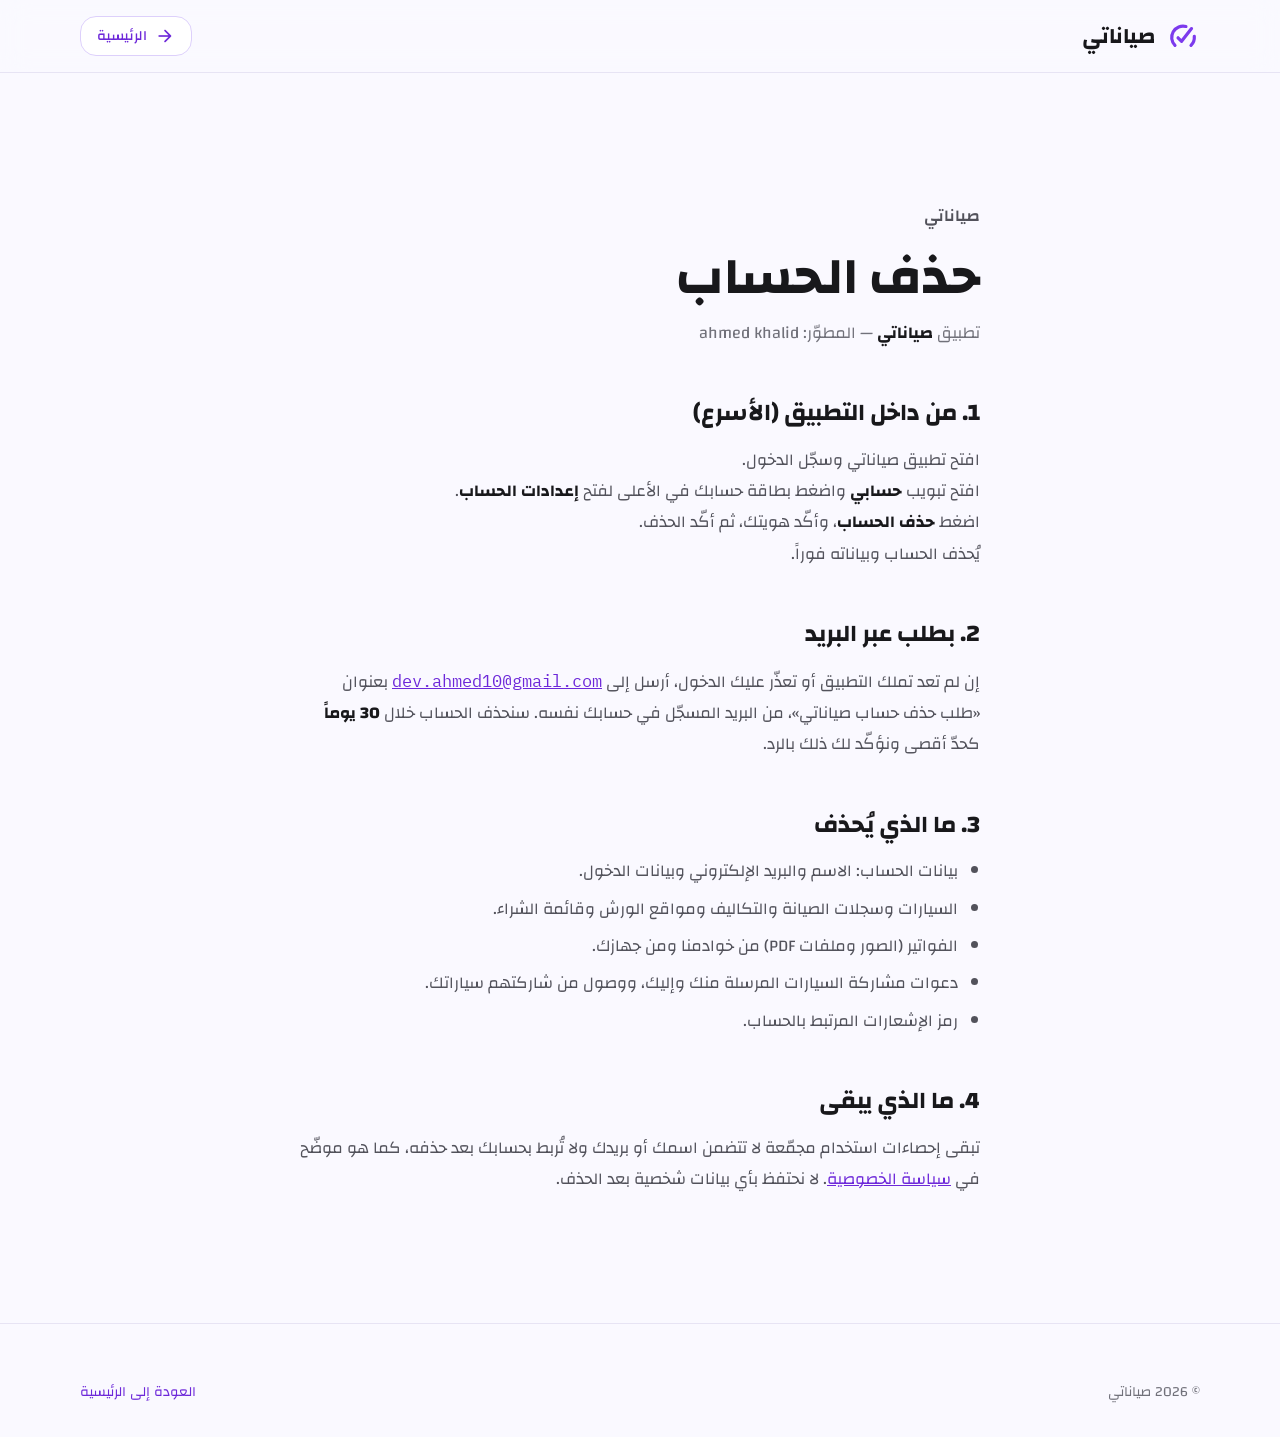
==== delete-account.html @ e5f9c58a "Siyanati website: landing, privacy policy, account deletion Co-Authored-By: Claude Opus 5.5 (1M cont" ====
<!doctype html>
<html lang="ar" dir="rtl">
<head>
  <meta charset="utf-8">
  <meta name="viewport" content="width=device-width, initial-scale=1, viewport-fit=cover">
  <title>حذف الحساب — صياناتي</title>
  <meta name="description" content="كيف تحذف حسابك في تطبيق صياناتي وكل بياناته، من داخل التطبيق أو بطلب عبر البريد.">
  <meta name="theme-color" content="#1e1b4b">
  <link rel="icon" href="assets/img/favicon.svg" type="image/svg+xml">
  <link rel="preconnect" href="https://fonts.googleapis.com">
  <link rel="preconnect" href="https://fonts.gstatic.com" crossorigin>
  <link rel="stylesheet" href="https://fonts.googleapis.com/css2?family=Changa:wght@400;500;600;700;800&family=IBM+Plex+Mono:wght@500&display=swap">
  <link rel="stylesheet" href="https://fonts.googleapis.com/css2?family=Material+Icons+Round&family=Material+Icons+Outlined&display=block">
  <link rel="stylesheet" href="assets/css/style.css">
  <script>
    try { var t = localStorage.getItem('sy-theme'); if (t === 'dark' || t === 'light') document.documentElement.dataset.theme = t; } catch (e) {}
  </script>
</head>
<body>
<a class="skip" href="#main">تخطَّ إلى المحتوى</a>

<header class="header is-scrolled">
  <div class="container header-row">
    <a class="logo" href="index.html" aria-label="صياناتي، الرئيسية">
      <svg viewBox="0 0 96 96" width="34" height="34" class="mark-brand" aria-hidden="true"><path class="mark" d="M25.4 74.6A32 32 0 0 1 56.3 21.1"/><path class="mark" d="M79.9 49.2A32 32 0 0 1 70.6 74.6"/><path class="mark" d="M34 53l10 10 28-36"/></svg>
      <span class="logo-word">صياناتي</span>
    </a>
    <div class="header-end" style="margin-inline-start: auto;">
      <button class="icon-btn" type="button" id="theme-toggle" aria-label="تبديل الوضع الفاتح والداكن">
        <span class="i i-o theme-light-icon" aria-hidden="true">dark_mode</span>
        <span class="i i-o theme-dark-icon" aria-hidden="true">light_mode</span>
      </button>
      <a class="btn btn-outline btn-sm" href="index.html"><span class="i i-r i-20" aria-hidden="true">arrow_forward</span>الرئيسية</a>
    </div>
  </div>
</header>

<main id="main" class="section">
  <article class="container doc">
    <p class="eyebrow" style="margin-bottom: 14px;">صياناتي</p>
    <h1 class="h2">حذف الحساب</h1>
    <p class="updated">تطبيق <strong>صياناتي</strong> — المطوّر: ahmed khalid</p>

    <h2>1. من داخل التطبيق (الأسرع)</h2>
    <ol>
      <li>افتح تطبيق صياناتي وسجّل الدخول.</li>
      <li>افتح تبويب <strong>حسابي</strong> واضغط بطاقة حسابك في الأعلى لفتح <strong>إعدادات الحساب</strong>.</li>
      <li>اضغط <strong>حذف الحساب</strong>، وأكّد هويتك، ثم أكّد الحذف.</li>
    </ol>
    <p>يُحذف الحساب وبياناته فوراً.</p>

    <h2>2. بطلب عبر البريد</h2>
    <p>إن لم تعد تملك التطبيق أو تعذّر عليك الدخول، أرسل إلى <a href="mailto:dev.ahmed10@gmail.com?subject=%D8%B7%D9%84%D8%A8%20%D8%AD%D8%B0%D9%81%20%D8%AD%D8%B3%D8%A7%D8%A8%20%D8%B5%D9%8A%D8%A7%D9%86%D8%A7%D8%AA%D9%8A"><span class="mono">dev.ahmed10@gmail.com</span></a> بعنوان «طلب حذف حساب صياناتي»، من البريد المسجّل في حسابك نفسه. سنحذف الحساب خلال <strong>30 يوماً</strong> كحدّ أقصى ونؤكّد لك ذلك بالرد.</p>

    <h2>3. ما الذي يُحذف</h2>
    <ul>
      <li>بيانات الحساب: الاسم والبريد الإلكتروني وبيانات الدخول.</li>
      <li>السيارات وسجلات الصيانة والتكاليف ومواقع الورش وقائمة الشراء.</li>
      <li>الفواتير (الصور وملفات PDF) من خوادمنا ومن جهازك.</li>
      <li>دعوات مشاركة السيارات المرسلة منك وإليك، ووصول من شاركتهم سياراتك.</li>
      <li>رمز الإشعارات المرتبط بالحساب.</li>
    </ul>

    <h2>4. ما الذي يبقى</h2>
    <p>تبقى إحصاءات استخدام مجمّعة لا تتضمن اسمك أو بريدك ولا تُربط بحسابك بعد حذفه، كما هو موضّح في <a href="privacy.html">سياسة الخصوصية</a>. لا نحتفظ بأي بيانات شخصية بعد الحذف.</p>
  </article>
</main>

<footer class="footer">
  <div class="container">
    <div class="footer-bottom" style="border-top: 0; padding-top: 0;">
      <span>© <span class="num">2026</span> صياناتي</span>
      <a href="index.html" style="color: var(--brand-ink); text-decoration: none;">العودة إلى الرئيسية</a>
    </div>
  </div>
</footer>

<script>
  (function () {
    var b = document.getElementById('theme-toggle');
    b.addEventListener('click', function () {
      var cur = document.documentElement.dataset.theme === 'dark' ? 'dark' : 'light';
      var next = cur === 'dark' ? 'light' : 'dark';
      document.documentElement.dataset.theme = next;
      try { localStorage.setItem('sy-theme', next); } catch (e) {}
    });
  })();
</script>
</body>
</html>
---- assets/css/style.css ----
/* صياناتي — موقع التطبيق.
   كل لون ومقاس من دليل الهوية: بنفسجي واحد للإجراء، كحلي للعدّاد، نعناعي فوق الكحلي فقط،
   وألوان الحالة الثلاثة محجوزة للحالة. الارتفاع بالحدود لا بالظلال. */

/* ---------- tokens: الفاتح هو الأساس، والداكن فقط حين يختاره الزائر من الزر ---------- */
:root {
  color-scheme: light;
  --bg: #faf9ff; --surface: #ffffff; --surface-sunken: #f6f4fd; --line: #e7e4f4; --track: #f4f4f5;
  --ink: #18181b; --ink-2: #52525b; --ink-muted: #71717a; --ink-faint: #b1b1b5;
  --brand: #7c3aed; --on-brand: #ffffff; --brand-ink: #6d28d9; --brand-soft: #f3eeff; --brand-line: #ddd0fb; --focus: #6d28d9;
  --midnight: #1e1b4b; --midnight-glow: #3b247f; --midnight-line: #3e2e76; --midnight-track: #594493;
  --on-midnight: #ffffff; --on-midnight-muted: #c8c2db; --midnight-overlay: #ffffff0d; --midnight-tile: #ffffff1f;
  --mint: #6ee7b7;
  --ok: #15803d; --ok-fill: #15803d; --ok-soft: #ecfdf3; --ok-line: #bbf7d0;
  --soon: #b45309; --soon-fill: #f59e0b; --soon-soft: #fff8eb; --soon-line: #fde68a; --on-soon-fill: #1c1304;
  --due: #b91c1c; --due-fill: #dc2626; --due-soft: #fef2f2; --due-line: #fecaca;
  --on-fill: #ffffff; --neutral-fill: #71717a; --neutral-fill-2: #8b8b92;
  --shadow-hero: 0 12px 28px #1e1b4b40; --shadow-fab: 0 4px 10px #18181b33;
  --header-bg: #faf9ffd9;

  --radius-sm: 10px; --radius-md: 12px; --radius-lg: 16px; --radius-xl: 24px; --radius-2xl: 32px; --radius-full: 9999px;
  --font-sans: "Changa", "Noto Kufi Arabic", "Geeza Pro", "Segoe UI", Tahoma, sans-serif;
  --font-mono: "IBM Plex Mono", ui-monospace, "SF Mono", Menlo, Consolas, monospace;
  --gutter: clamp(16px, 5vw, 40px);
  --section-y: clamp(72px, 10vw, 128px);
  --ease: cubic-bezier(.2, .7, .2, 1);
}
:root[data-theme="dark"] {
  color-scheme: dark;
  --bg: #0a0a0f; --surface: #141221; --surface-sunken: #0f0e19; --line: #2c2748; --track: #1f1d2e;
  --ink: #f4f4f5; --ink-2: #b4b0c4; --ink-muted: #8e8aa0; --ink-faint: #5c596b;
  --brand-ink: #a78bfa; --brand-soft: #221d3d; --brand-line: #3b3168; --focus: #a78bfa;
  --midnight-line: #43357a;
  --ok: #4ade80; --ok-soft: #122a1e; --ok-line: #1f5137;
  --soon: #fbbf24; --soon-soft: #2c2211; --soon-line: #5c4513;
  --due: #f87171; --due-soft: #2e1618; --due-line: #5f2327;
  --shadow-hero: 0 0 0 1px #43357a; --shadow-fab: 0 0 0 0 #0000;
  --header-bg: #0a0a0fd9;
}

/* ---------- base ---------- */
*, *::before, *::after { box-sizing: border-box; }
html { scroll-behavior: smooth; scroll-padding-top: 84px; -webkit-text-size-adjust: 100%; }
@media (prefers-reduced-motion: reduce) { html { scroll-behavior: auto; } }
body {
  margin: 0; background: var(--bg); color: var(--ink);
  font-family: var(--font-sans); font-size: 16px; line-height: 1.75;
  -webkit-font-smoothing: antialiased; text-rendering: optimizeLegibility;
  overflow-x: hidden;
}
h1, h2, h3, h4, p, ul, ol, figure, dl, dd { margin: 0; padding: 0; }
ul, ol { list-style: none; }
img, svg { display: block; max-width: 100%; }
a { color: inherit; }
button { font: inherit; color: inherit; }
:focus-visible { outline: 2px solid var(--focus); outline-offset: 3px; border-radius: 6px; }
.skip { position: absolute; inset-inline-start: 16px; top: -60px; z-index: 100; padding: 10px 16px; border-radius: var(--radius-md); background: var(--brand); color: var(--on-brand); text-decoration: none; font-weight: 600; }
.skip:focus { top: 12px; }
.sr-only { position: absolute; width: 1px; height: 1px; padding: 0; margin: -1px; overflow: hidden; clip: rect(0 0 0 0); white-space: nowrap; border: 0; }

.num { direction: ltr; unicode-bidi: isolate; font-feature-settings: "tnum" 1; }
.mono { font-family: var(--font-mono); direction: ltr; unicode-bidi: isolate; }
.container { width: 100%; max-width: 1200px; margin-inline: auto; padding-inline: var(--gutter); }

/* ---------- icons (Material Icons Round / Outlined, by ligature) ---------- */
.i { display: inline-block; flex: none; width: 1em; height: 1em; overflow: hidden; font-size: 24px; line-height: 1; font-weight: 400; font-style: normal; letter-spacing: normal; text-transform: none; white-space: nowrap; direction: ltr; font-feature-settings: "liga"; -webkit-font-smoothing: antialiased; user-select: none; }
.i-r { font-family: "Material Icons Round"; }
.i-o { font-family: "Material Icons Outlined"; }
.i-18 { font-size: 18px; } .i-20 { font-size: 20px; } .i-22 { font-size: 22px; } .i-28 { font-size: 28px; } .i-40 { font-size: 40px; }

/* ---------- logo ---------- */
.logo { display: inline-flex; align-items: center; gap: 10px; text-decoration: none; color: var(--ink); }
.logo svg { flex: none; }
.logo-word { font-weight: 700; font-size: 22px; line-height: 1; white-space: nowrap; }
.mark { fill: none; stroke-width: 9; stroke-linecap: round; stroke-linejoin: round; }
.mark-brand .mark { stroke: var(--brand); }
.mark-duo .mark-arc { stroke: var(--on-brand); }
.mark-duo .mark-check { stroke: var(--mint); }
.mark-tile { fill: var(--brand); }

/* ---------- type ---------- */
.eyebrow { display: inline-flex; align-items: center; gap: 10px; font-size: 15px; line-height: 1.4; font-weight: 600; color: var(--brand-ink); }
.eyebrow-num { font-family: var(--font-mono); font-size: 13px; font-weight: 500; letter-spacing: .08em; padding: 2px 8px; border-radius: var(--radius-full); background: var(--brand-soft); }
.on-night .eyebrow { color: var(--mint); }
.on-night .eyebrow-num { background: var(--midnight-tile); }
.h1 { font-size: clamp(40px, 6.4vw, 76px); line-height: 1.14; font-weight: 700; letter-spacing: -.005em; }
.h2 { font-size: clamp(30px, 4.4vw, 52px); line-height: 1.22; font-weight: 700; text-wrap: balance; }
.h3 { font-size: 20px; line-height: 1.45; font-weight: 700; }
.lead { font-size: clamp(17px, 1.6vw, 20px); line-height: 1.8; color: var(--ink-2); text-wrap: pretty; max-width: 680px; }
.on-night .lead { color: var(--on-midnight-muted); }
.text { font-size: 15.5px; line-height: 1.8; color: var(--ink-2); text-wrap: pretty; }
.cap { font-size: 13.5px; line-height: 1.6; color: var(--ink-muted); }

/* ---------- section scaffolding ---------- */
.section { padding-block: var(--section-y); }
.section-white { background: var(--surface); }
.section-night { background: var(--midnight); color: var(--on-midnight); background-image: radial-gradient(1100px 700px at 50% 60%, var(--midnight-glow) 0%, var(--midnight) 70%); }
.sec-head { display: grid; gap: 18px; max-width: 780px; margin-bottom: clamp(40px, 5vw, 64px); }
.sec-head-center { margin-inline: auto; text-align: center; justify-items: center; }
.sec-head-center .lead { margin-inline: auto; }

.card { background: var(--surface); border: 1px solid var(--line); border-radius: var(--radius-xl); }
.section-white .card { background: var(--bg); }
.tile { display: grid; place-items: center; flex: none; width: 48px; height: 48px; border-radius: var(--radius-lg); background: var(--brand-soft); color: var(--brand-ink); }

/* ---------- buttons ---------- */
.btn { display: inline-flex; align-items: center; justify-content: center; gap: 8px; min-height: 48px; padding: 0 20px; border-radius: var(--radius-lg); border: 1px solid transparent; background: none; font-size: 15px; font-weight: 500; line-height: 1.2; text-decoration: none; white-space: nowrap; cursor: pointer; transition: background-color .15s var(--ease), border-color .15s var(--ease), color .15s var(--ease), transform .15s var(--ease); }
.btn:active { transform: scale(.98); }
.btn-filled { background: var(--brand); color: var(--on-brand); }
.btn-filled:hover { background: #6d28d9; }
.btn-outline { background: var(--surface); border-color: var(--brand-line); color: var(--brand-ink); }
.btn-outline:hover { background: var(--brand-soft); }
.btn-sm { min-height: 40px; padding: 0 16px; font-size: 14px; }

/* store buttons: icon on the right of its text, two-line label */
.store { display: inline-flex; align-items: center; gap: 12px; min-height: 60px; padding: 8px 22px 8px 26px; border-radius: var(--radius-lg); border: 1px solid transparent; text-decoration: none; transition: background-color .15s var(--ease), border-color .15s var(--ease), transform .15s var(--ease); }
.store:active { transform: scale(.98); }
.store-label { display: grid; line-height: 1.25; text-align: start; }
.store-label small { font-size: 12.5px; font-weight: 400; opacity: .85; }
.store-label b { font-size: 18px; font-weight: 700; direction: ltr; unicode-bidi: isolate; text-align: right; }
.store-filled { background: var(--brand); color: var(--on-brand); }
.store-filled:hover { background: #6d28d9; }
.store-ghost { border-color: var(--midnight-track); color: var(--on-midnight); background: var(--midnight-overlay); }
.store-ghost:hover { background: var(--midnight-tile); }
.store-white { background: #ffffff; color: #4c1d95; }
.store-white:hover { background: #f3eeff; }
.store-line { border-color: #ffffff66; color: #ffffff; }
.store-line:hover { background: #ffffff1a; }
.stores { display: flex; flex-wrap: wrap; gap: 12px; }

/* ---------- status components (from the component library) ---------- */
.badge { display: inline-flex; align-items: center; gap: 4px; height: 30px; padding: 0 12px; border-radius: var(--radius-full); border: 1px solid; font-size: 12px; line-height: 18px; font-weight: 700; white-space: nowrap; }
.badge-ok { background: var(--ok-soft); border-color: var(--ok-line); color: var(--ok); }
.badge-soon { background: var(--soon-soft); border-color: var(--soon-line); color: var(--soon); }
.badge-due { background: var(--due-soft); border-color: var(--due-line); color: var(--due); }

.bar { display: block; height: 8px; border-radius: var(--radius-full); background: var(--track); overflow: hidden; }
.bar-fill { display: block; height: 100%; background: var(--ok-fill); border-radius: inherit; transition: width .6s var(--ease), background-color .25s var(--ease); }
.part-soon .bar-fill { background: var(--soon-fill); }
.part-due .bar-fill { background: var(--due-fill); }

.part { display: grid; gap: 12px; width: 100%; padding: 16px; border-radius: var(--radius-lg); border: 1px solid var(--line); background: var(--surface); text-align: start; }
.part-head { display: flex; align-items: center; gap: 12px; }
.part-tile { display: grid; place-items: center; flex: none; width: 44px; height: 44px; border-radius: var(--radius-md); background: var(--ok-soft); color: var(--ok); transition: background-color .25s var(--ease), color .25s var(--ease); }
.part-soon .part-tile { background: var(--soon-soft); color: var(--soon); }
.part-due .part-tile { background: var(--due-soft); color: var(--due); }
.part-names { flex: 1; min-width: 0; }
.part-name { font-size: 16px; line-height: 24px; font-weight: 700; }
.part-interval, .part-meta, .part-dates { font-size: 13px; line-height: 20px; color: var(--ink-2); }
.part-meta { display: flex; flex-wrap: wrap; align-items: center; gap: 4px 16px; }
.part-meta > span { display: inline-flex; align-items: center; gap: 4px; }
.part-remaining { color: var(--ok); font-weight: 500; }
.part-soon .part-remaining { color: var(--soon); }
.part-due .part-remaining { color: var(--due); }
.part .btn { width: 100%; pointer-events: none; }

/* notification (as it lands on the lock screen) */
.note { display: flex; gap: 12px; align-items: flex-start; padding: 14px; border-radius: 20px; border: 1px solid var(--line); background: var(--surface); color: var(--ink); text-align: start; }
.note-text { flex: 1; min-width: 0; display: grid; gap: 1px; }
.note-top { display: flex; justify-content: space-between; gap: 12px; font-size: 12.5px; color: var(--ink-muted); }
.note-title { font-size: 15px; line-height: 1.5; font-weight: 700; }
.note-body { font-size: 13.5px; line-height: 1.5; color: var(--ink-2); }

/* ---------- header ---------- */
.header { position: sticky; top: 0; z-index: 50; background: var(--header-bg); -webkit-backdrop-filter: saturate(1.4) blur(14px); backdrop-filter: saturate(1.4) blur(14px); border-bottom: 1px solid transparent; transition: border-color .25s var(--ease); }
.header.is-scrolled { border-bottom-color: var(--line); }
.header-row { display: flex; align-items: center; gap: 24px; height: 72px; }
.nav { display: flex; align-items: center; gap: 4px; margin-inline-start: auto; }
.nav a { padding: 8px 12px; border-radius: var(--radius-sm); font-size: 15px; font-weight: 500; color: var(--ink-2); text-decoration: none; transition: color .15s var(--ease), background-color .15s var(--ease); }
.nav a:hover { color: var(--ink); background: var(--surface-sunken); }
.nav a[aria-current="true"] { color: var(--brand-ink); background: var(--brand-soft); }
.header-end { display: flex; align-items: center; gap: 8px; }
.icon-btn { display: grid; place-items: center; width: 44px; height: 44px; border: 0; border-radius: var(--radius-full); background: none; color: var(--ink); cursor: pointer; transition: background-color .15s var(--ease); }
.icon-btn:hover { background: var(--surface-sunken); }
.theme-dark-icon { display: none; }
:root[data-theme="dark"] .theme-dark-icon { display: inline-block; }
:root[data-theme="dark"] .theme-light-icon { display: none; }
.menu-btn { display: none; }
.mobile-nav { border-top: 1px solid var(--line); padding: 12px var(--gutter) 20px; background: var(--bg); max-height: calc(100dvh - 72px); overflow-y: auto; }
.mobile-nav ol { display: grid; grid-template-columns: repeat(2, minmax(0, 1fr)); gap: 4px; }
.mobile-nav a { display: flex; align-items: center; gap: 10px; min-height: 48px; padding: 0 12px; border-radius: var(--radius-md); text-decoration: none; font-weight: 500; }
.mobile-nav a:hover { background: var(--surface-sunken); }
.mobile-nav .mono { font-size: 12px; color: var(--brand-ink); }
.mobile-nav .btn { width: 100%; margin-top: 12px; }

@media (max-width: 1080px) {
  .nav { display: none; }
  .menu-btn { display: grid; }
  .header-end { margin-inline-start: auto; }
}
@media (max-width: 520px) {
  .header-cta { display: none; }
}

/* ---------- 01 hero ---------- */
.hero { position: relative; overflow: hidden; background: var(--midnight); color: var(--on-midnight); background-image: radial-gradient(900px 760px at 18% 58%, var(--midnight-glow) 0%, var(--midnight) 72%); }
.hero-bg { position: absolute; left: -220px; top: 40px; width: 860px; height: 860px; pointer-events: none; opacity: .9; }
.hero-bg .a { stroke: var(--midnight-track); opacity: .38; }
.hero-bg .c { stroke: var(--mint); opacity: .12; }
.hero-grid { position: relative; display: grid; grid-template-columns: minmax(0, 1.08fr) minmax(0, .92fr); align-items: center; gap: 48px; padding-block: clamp(56px, 8vw, 104px) clamp(64px, 8vw, 112px); }
.hero-copy { display: grid; gap: 28px; justify-items: start; }
.hero-pill { display: inline-flex; align-items: center; gap: 8px; height: 36px; padding: 0 16px 0 14px; border-radius: var(--radius-full); border: 1px solid var(--midnight-track); background: var(--midnight-overlay); font-size: 14px; font-weight: 500; color: var(--on-midnight-muted); }
.hero-pill .dot { width: 8px; height: 8px; border-radius: 50%; background: var(--mint); }
.hero .h1 span { color: var(--mint); }
.hero-points { display: flex; flex-wrap: wrap; gap: 8px 20px; padding-top: 8px; font-size: 14.5px; color: var(--on-midnight-muted); }
.hero-points li { display: inline-flex; align-items: center; gap: 6px; }
.hero-points .i { color: var(--mint); }

.hero-visual { position: relative; display: grid; place-items: center; min-height: 600px; }
.phone { position: relative; width: 100%; max-width: 290px; aspect-ratio: 600 / 1304; border-radius: 46px; overflow: hidden; background: #000; box-shadow: 0 0 0 10px var(--midnight-tile), 0 40px 80px -20px #0a081f99; }
.phone img { width: 100%; height: 100%; object-fit: cover; }
.hero .phone { max-width: 300px; }
.float { position: absolute; z-index: 2; }
.float-note { top: 64px; inset-inline-end: -8px; width: 300px; box-shadow: 0 18px 40px -12px #0a081f80; }
.float-badge { bottom: 92px; inset-inline-start: -4px; display: flex; align-items: center; gap: 12px; padding: 12px 16px 12px 18px; border-radius: 20px; background: var(--surface); color: var(--ink); border: 1px solid var(--line); box-shadow: 0 18px 40px -12px #0a081f80; }
.float-badge .part-tile { width: 40px; height: 40px; }
.float-badge b { display: block; font-size: 15px; line-height: 1.4; }
.float-badge span { font-size: 13px; color: var(--ink-2); }
.float-badge-soon .part-tile { background: var(--soon-soft); color: var(--soon); }

/* ---------- 02 about ---------- */
.about-grid { display: grid; grid-template-columns: minmax(0, 1fr) minmax(0, 1fr); gap: 24px; align-items: stretch; }
.promise { position: relative; overflow: hidden; display: grid; align-content: space-between; gap: 40px; padding: clamp(28px, 4vw, 48px); border-radius: var(--radius-2xl); background: var(--brand); color: var(--on-brand); min-height: 380px; }
.promise-mark { position: absolute; left: -36px; top: -44px; width: 240px; height: 240px; opacity: .2; }
.promise-mark .mark-arc { stroke: var(--on-brand); }
.promise-mark .mark-check { stroke: var(--mint); }
.promise q { display: block; font-size: clamp(34px, 4.6vw, 56px); line-height: 1.2; font-weight: 700; quotes: none; }
.promise p { position: relative; font-size: 17px; line-height: 1.8; max-width: 440px; opacity: .92; }
.about-side { display: grid; gap: 24px; }
.persona { display: grid; gap: 12px; padding: clamp(24px, 3vw, 32px); }
.persona blockquote { margin: 0; font-size: 20px; line-height: 1.7; font-weight: 600; color: var(--ink); }
.persona .cap { color: var(--ink-muted); }
.audience { display: grid; gap: 0; padding: 8px clamp(20px, 3vw, 28px); }
.audience li { display: grid; grid-template-columns: 48px minmax(0, 1fr); gap: 16px; align-items: center; padding: 18px 0; border-top: 1px solid var(--line); }
.audience li:first-child { border-top: 0; }
.audience b { display: block; font-size: 16px; line-height: 1.5; }
.audience span.text { font-size: 14.5px; }

.principles { display: grid; grid-template-columns: repeat(4, minmax(0, 1fr)); gap: 20px; margin-top: 24px; }
.principle { display: grid; gap: 12px; align-content: start; padding: 26px; }
.principle .h3 { font-size: 18px; }

/* ---------- 03 features ---------- */
.bento { display: grid; grid-template-columns: repeat(3, minmax(0, 1fr)); gap: 20px; }
.feature { display: grid; gap: 14px; align-content: start; padding: 28px; transition: border-color .25s var(--ease), transform .25s var(--ease); }
.feature:hover { border-color: var(--brand-line); }
.feature p { font-size: 15px; line-height: 1.8; color: var(--ink-2); text-wrap: pretty; }
.feature-lead { grid-column: span 2; grid-row: span 2; display: grid; grid-template-columns: minmax(0, 1fr) minmax(0, 1fr); gap: 32px; align-items: center; padding: clamp(24px, 3.5vw, 40px); background: var(--surface); }
.section-white .feature-lead { background: var(--bg); }
.feature-lead .h3 { font-size: clamp(22px, 2.4vw, 28px); line-height: 1.35; }
.feature-lead-copy { display: grid; gap: 16px; align-content: start; }
.status-row { display: flex; flex-wrap: wrap; gap: 8px; padding-top: 4px; }
.status-row .badge .i { font-size: 14px; }
.stack { display: grid; gap: 12px; }
.extras { display: grid; grid-template-columns: repeat(4, minmax(0, 1fr)); gap: 20px; margin-top: 20px; }
.extra { display: flex; align-items: center; gap: 14px; padding: 18px 20px; border-radius: var(--radius-lg); border: 1px dashed var(--brand-line); background: transparent; }
.extra b { display: block; font-size: 15px; line-height: 1.45; }
.extra span { font-size: 13px; color: var(--ink-muted); line-height: 1.5; }
.extra .i { color: var(--brand-ink); }

/* ---------- 04 how it works ---------- */
.steps { display: grid; grid-template-columns: repeat(4, minmax(0, 1fr)); gap: 20px; counter-reset: step; }
.step { position: relative; display: grid; gap: 14px; align-content: start; padding: 28px 24px; }
.step-num { position: absolute; top: 22px; inset-inline-end: 24px; font-family: var(--font-mono); font-size: 13px; color: var(--brand-ink); }
.step p { font-size: 15px; line-height: 1.75; color: var(--ink-2); }

.rules { display: grid; grid-template-columns: minmax(0, 1fr) minmax(0, 1fr); gap: 20px; margin-top: 20px; }
.rule { display: grid; gap: 6px; padding: 24px 28px; border-radius: var(--radius-xl); background: var(--brand-soft); }
.rule .cap { color: var(--brand-ink); font-weight: 600; }
.rule p:last-child { font-size: clamp(18px, 2vw, 22px); line-height: 1.5; font-weight: 700; }

.timeline { margin-top: 20px; padding: clamp(24px, 3.5vw, 40px); }
.timeline-head { display: flex; flex-wrap: wrap; align-items: baseline; justify-content: space-between; gap: 8px 24px; margin-bottom: 24px; }
.tl { display: grid; gap: 12px; }
.tl-row { display: flex; gap: 4px; }
.tl-row > * { min-width: 0; }
.tl-ok { flex: 1 1 0; } .tl-soon { flex: 0 0 22%; } .tl-due { flex: 0 0 18%; }
.tl-label { font-size: 14.5px; font-weight: 700; white-space: nowrap; overflow: hidden; text-overflow: ellipsis; }
.tl-bars { height: 20px; border-radius: var(--radius-full); overflow: hidden; }
.tl-bars span { display: block; height: 100%; }
.tl-mark { display: grid; gap: 0; padding-inline-start: 12px; border-inline-start: 2px solid var(--ink); }
.tl-mark b { justify-self: start; font-size: clamp(16px, 2vw, 22px); line-height: 1.3; }
.tl-mark span { font-size: 13px; color: var(--ink-muted); white-space: nowrap; }

.presets { margin-top: 20px; overflow: hidden; }
.presets-head { display: flex; flex-wrap: wrap; align-items: baseline; justify-content: space-between; gap: 6px 16px; padding: 22px 28px; border-bottom: 1px solid var(--line); }
.presets ul { display: grid; grid-template-columns: repeat(3, minmax(0, 1fr)); }
.presets li { display: flex; align-items: center; justify-content: space-between; gap: 12px; padding: 18px 28px; border-bottom: 1px solid var(--line); border-inline-start: 1px solid var(--line); }
.presets li:nth-child(3n+1) { border-inline-start: 0; }
.presets li:nth-last-child(-n+3) { border-bottom: 0; }
.presets b { font-size: 16px; }
.presets span { font-size: 15px; color: var(--ink-2); white-space: nowrap; }

/* try-it calculator */
.calc { display: grid; grid-template-columns: minmax(0, 1.1fr) minmax(0, 1fr); gap: clamp(24px, 4vw, 48px); align-items: center; margin-top: 20px; padding: clamp(24px, 3.5vw, 40px); }
.calc-controls { display: grid; gap: 22px; }
.calc-controls .h3 { font-size: clamp(22px, 2.4vw, 28px); }
.field-label { display: block; margin-bottom: 8px; font-size: 14px; font-weight: 500; color: var(--ink-2); }
.chips { display: flex; flex-wrap: wrap; gap: 8px; }
.chip { display: inline-flex; align-items: center; height: 40px; padding: 0 16px; border-radius: var(--radius-full); border: 1px solid var(--line); background: var(--surface-sunken); color: var(--ink); font-size: 14.5px; cursor: pointer; white-space: nowrap; transition: background-color .15s var(--ease), border-color .15s var(--ease), color .15s var(--ease); }
.chip:hover { border-color: var(--brand-line); }
.chip[aria-checked="true"] { background: var(--brand-soft); border-color: var(--brand-line); color: var(--brand-ink); font-weight: 700; }
.field-box { display: flex; align-items: center; gap: 8px; height: 48px; padding: 0 16px; border-radius: var(--radius-md); border: 1px solid var(--line); background: var(--surface-sunken); color: var(--ink-muted); transition: border-color .15s var(--ease), box-shadow .15s var(--ease); }
.field-box:focus-within { border-color: var(--focus); box-shadow: 0 0 0 1px var(--focus); }
.field-box input { flex: 1; min-width: 0; height: 100%; padding: 0; border: 0; outline: 0; background: none; font: inherit; font-size: 16px; color: var(--ink); text-align: right; direction: ltr; font-feature-settings: "tnum" 1; }
.field-box input::-webkit-inner-spin-button { opacity: .4; }
.field-box .unit { color: var(--ink-2); font-size: 15px; }
.range-head { display: flex; align-items: baseline; justify-content: space-between; gap: 12px; margin-bottom: 8px; }
.range-head .field-label { margin: 0; }
.range-head output { font-size: 20px; font-weight: 700; }
.range { width: 100%; height: 28px; margin: 0; accent-color: var(--brand); cursor: pointer; }
.range-scale { display: flex; justify-content: space-between; font-size: 12.5px; color: var(--ink-muted); }
.calc-result { display: grid; gap: 14px; }
.calc-say { min-height: 3.4em; padding: 14px 18px; border-radius: var(--radius-lg); background: var(--surface-sunken); font-size: 15px; line-height: 1.7; color: var(--ink-2); }
.calc-say b { color: var(--ink); }

/* ---------- 05 screens ---------- */
.screens { display: flex; gap: clamp(20px, 3vw, 36px); justify-content: center; align-items: flex-start; }
.screens figure { display: grid; justify-items: center; gap: 18px; flex: 0 1 220px; min-width: 0; }
.screens figure:nth-child(even) { margin-top: 56px; }
.screens .phone { max-width: 220px; border-radius: 36px; box-shadow: 0 0 0 8px var(--midnight-tile), 0 30px 60px -20px #0a081f99; }
.screens figcaption { display: grid; gap: 2px; text-align: center; }
.screens figcaption b { font-size: 17px; }
.screens figcaption span { font-size: 13.5px; color: var(--on-midnight-muted); }
.screens-note { display: flex; flex-wrap: wrap; justify-content: center; gap: 10px; margin-top: clamp(40px, 5vw, 64px); }
.pill { display: inline-flex; align-items: center; gap: 8px; height: 40px; padding: 0 18px; border-radius: var(--radius-full); border: 1px solid var(--midnight-track); color: var(--on-midnight); font-size: 14.5px; font-weight: 500; }
.pill .i { color: var(--mint); }

/* ---------- 06 why ---------- */
.compare { overflow: hidden; }
.compare-head, .compare-row { display: grid; grid-template-columns: minmax(0, 1fr) minmax(0, 1.15fr); }
.compare-head > div { display: flex; align-items: center; gap: 10px; padding: 20px 28px; font-size: 17px; font-weight: 700; }
.compare-head > div:first-child { color: var(--ink-muted); }
.compare-head > div:last-child { background: var(--brand-soft); color: var(--brand-ink); }
.compare-row > div { display: flex; align-items: flex-start; gap: 12px; padding: 18px 28px; border-top: 1px solid var(--line); font-size: 15.5px; line-height: 1.7; }
.compare-row > div:first-child { color: var(--ink-muted); }
.compare-row > div:last-child { background: color-mix(in srgb, var(--brand-soft) 45%, transparent); color: var(--ink); font-weight: 500; }
.compare-row .i { margin-top: 3px; }
.compare-row > div:first-child .i { color: var(--ink-faint); }
.compare-row > div:last-child .i { color: var(--brand-ink); }
.values { display: grid; grid-template-columns: repeat(4, minmax(0, 1fr)); gap: 20px; margin-top: 20px; }
.value { display: grid; gap: 10px; align-content: start; padding: 26px; }
.value .h3 { font-size: 17px; }
.value p { font-size: 14.5px; line-height: 1.75; color: var(--ink-2); }

/* ---------- 07 download ---------- */
.download { position: relative; overflow: hidden; display: grid; grid-template-columns: auto minmax(0, 1fr) auto; align-items: center; gap: clamp(24px, 4vw, 48px); padding: clamp(32px, 5vw, 64px); border-radius: var(--radius-2xl); background: var(--brand); color: var(--on-brand); }
.download-icon { display: grid; place-items: center; width: 132px; height: 132px; border-radius: 30px; background: var(--brand); box-shadow: 0 0 0 1px #ffffff40, 0 18px 40px #2e106566; }
.download-copy { display: grid; gap: 10px; }
.download-copy p { font-size: 18px; line-height: 1.75; opacity: .92; max-width: 480px; }
.download .stores { flex-direction: column; }
.download .store { min-width: 230px; }

/* ---------- 08 developer ---------- */
.dev { display: grid; grid-template-columns: auto minmax(0, 1fr); gap: clamp(24px, 4vw, 48px); align-items: center; padding: clamp(28px, 4vw, 48px); }
.dev-avatar { display: block; width: 160px; height: 160px; border-radius: 50%; object-fit: cover; object-position: center 30%; background: var(--surface); box-shadow: 0 0 0 6px var(--brand-soft), 0 0 0 7px var(--brand-line); }
.dev-copy { display: grid; gap: 14px; justify-items: start; }
.dev-name { font-size: clamp(26px, 3vw, 34px); line-height: 1.3; font-weight: 700; }
.dev-role { font-size: 15px; color: var(--brand-ink); font-weight: 600; }
.tech { display: flex; flex-wrap: wrap; gap: 8px; }
.tech li { display: inline-flex; align-items: center; height: 34px; padding: 0 14px; border-radius: var(--radius-full); border: 1px solid var(--line); background: var(--surface-sunken); font-size: 13.5px; font-weight: 500; direction: ltr; }

/* ---------- 09 faq ---------- */
.faq-grid { display: grid; grid-template-columns: minmax(0, .8fr) minmax(0, 1.2fr); gap: clamp(32px, 5vw, 72px); align-items: start; }
.faq-grid .sec-head { position: sticky; top: 104px; margin-bottom: 0; }
.faq { display: grid; gap: 12px; }
.faq details { border: 1px solid var(--line); border-radius: var(--radius-lg); background: var(--surface); transition: border-color .2s var(--ease); }
.section-white .faq details { background: var(--bg); }
.faq details[open] { border-color: var(--brand-line); }
.faq summary { display: flex; align-items: center; justify-content: space-between; gap: 16px; min-height: 64px; padding: 14px 22px; font-size: 17px; line-height: 1.5; font-weight: 700; cursor: pointer; list-style: none; border-radius: inherit; }
.faq summary::-webkit-details-marker { display: none; }
.faq summary .i { color: var(--brand-ink); transition: transform .25s var(--ease); }
.faq details[open] summary .i { transform: rotate(180deg); }
.faq .answer { padding: 0 22px 20px; font-size: 15.5px; line-height: 1.85; color: var(--ink-2); }
.faq .answer a { color: var(--brand-ink); font-weight: 500; }

/* ---------- 10 contact ---------- */
.contact-grid { display: grid; grid-template-columns: minmax(0, 1.4fr) minmax(0, 1fr) minmax(0, 1fr); gap: 20px; }
.contact-card { display: grid; gap: 14px; align-content: start; padding: 28px; text-decoration: none; transition: border-color .2s var(--ease); }
.contact-card:hover { border-color: var(--brand-line); }
.contact-card p { font-size: 15px; line-height: 1.75; color: var(--ink-2); }
.contact-card .more { display: inline-flex; align-items: center; gap: 6px; margin-top: 4px; font-size: 15px; font-weight: 600; color: var(--brand-ink); }
.contact-main { background: var(--midnight); color: var(--on-midnight); border-color: var(--midnight-line); background-image: radial-gradient(420px 320px at 20% 50%, var(--midnight-glow) 0%, var(--midnight) 75%); }
.section-white .contact-main { background-color: var(--midnight); }
.contact-main:hover { border-color: var(--midnight-track); }
.contact-main p { color: var(--on-midnight-muted); }
.contact-main .tile { background: var(--midnight-tile); color: var(--on-midnight); }
.contact-main .more { color: var(--mint); }
.contact-handle { justify-self: start; font-size: clamp(24px, 2.6vw, 30px); font-weight: 700; line-height: 1.3; }

/* ---------- footer ---------- */
.footer { padding-block: 56px 32px; border-top: 1px solid var(--line); background: var(--bg); }
.footer-top { display: grid; grid-template-columns: minmax(0, 1.4fr) repeat(2, minmax(0, 1fr)); gap: 32px; padding-bottom: 40px; }
.footer-brand { display: grid; gap: 14px; justify-items: start; }
.footer-brand p { font-size: 15px; color: var(--ink-2); max-width: 340px; }
.footer h3 { margin-bottom: 12px; font-size: 14px; font-weight: 700; color: var(--ink-muted); }
.footer ul { display: grid; gap: 4px; }
.footer ul a { display: inline-block; padding: 4px 0; font-size: 15px; color: var(--ink-2); text-decoration: none; }
.footer ul a:hover { color: var(--brand-ink); }
.footer-bottom { display: flex; flex-wrap: wrap; align-items: center; justify-content: space-between; gap: 8px 24px; padding-top: 24px; border-top: 1px solid var(--line); font-size: 14px; color: var(--ink-muted); }

/* ---------- reveal on scroll ---------- */
.js .reveal { opacity: 0; transform: translateY(18px); transition: opacity .6s var(--ease), transform .6s var(--ease); }
.js .reveal.is-in { opacity: 1; transform: none; }
@media (prefers-reduced-motion: reduce) {
  .js .reveal { opacity: 1; transform: none; transition: none; }
  .bar-fill { transition: none; }
}

/* ---------- privacy page ---------- */
.doc { max-width: 760px; margin-inline: auto; }
.doc h1 { margin-bottom: 8px; }
.doc .updated { margin-bottom: 40px; color: var(--ink-muted); }
.doc h2 { margin: 48px 0 14px; font-size: 24px; line-height: 1.4; }
.doc h3 { margin: 24px 0 8px; font-size: 18px; }
.doc p, .doc li { font-size: 16.5px; line-height: 1.9; color: var(--ink-2); }
.doc ul { display: grid; gap: 6px; margin: 10px 0; padding-inline-start: 22px; list-style: disc; }
.doc strong { color: var(--ink); }
.doc a { color: var(--brand-ink); }
.doc table { width: 100%; margin: 14px 0; border-collapse: collapse; font-size: 15.5px; }
.doc th, .doc td { padding: 12px 16px; border: 1px solid var(--line); text-align: start; vertical-align: top; }
.doc th { background: var(--surface-sunken); font-weight: 700; }

/* ---------- responsive ---------- */
@media (max-width: 1080px) {
  .hero-grid { grid-template-columns: minmax(0, 1fr); gap: 56px; }
  .hero-copy { justify-items: center; text-align: center; }
  .hero-copy .lead { margin-inline: auto; }
  .hero-points, .stores { justify-content: center; }
  .hero-visual { min-height: 0; }
  .principles, .steps, .values, .extras { grid-template-columns: repeat(2, minmax(0, 1fr)); }
  .bento { grid-template-columns: repeat(2, minmax(0, 1fr)); }
  .feature-lead { grid-column: 1 / -1; grid-row: auto; }
  .screens { justify-content: flex-start; overflow-x: auto; scroll-snap-type: x mandatory; padding: 12px var(--gutter) 24px; margin-inline: calc(var(--gutter) * -1); scrollbar-width: none; }
  .screens::-webkit-scrollbar { display: none; }
  .screens figure { flex: 0 0 220px; scroll-snap-align: center; }
  .screens figure:nth-child(even) { margin-top: 0; }
  .faq-grid { grid-template-columns: minmax(0, 1fr); }
  .faq-grid .sec-head { position: static; }
  .contact-grid { grid-template-columns: minmax(0, 1fr) minmax(0, 1fr); }
  .contact-main { grid-column: 1 / -1; }
  .download { grid-template-columns: minmax(0, 1fr); justify-items: center; text-align: center; }
  .download .stores { flex-direction: row; justify-content: center; }
  .download-copy p { margin-inline: auto; }
}
@media (max-width: 820px) {
  .about-grid, .rules, .calc { grid-template-columns: minmax(0, 1fr); }
  .feature-lead { grid-template-columns: minmax(0, 1fr); }
  .presets ul { grid-template-columns: repeat(2, minmax(0, 1fr)); }
  .presets li, .presets li:nth-child(3n+1), .presets li:nth-last-child(-n+3) { border-inline-start: 1px solid var(--line); border-bottom: 1px solid var(--line); }
  .presets li:nth-child(2n+1) { border-inline-start: 0; }
  .presets li:nth-last-child(-n+2) { border-bottom: 0; }
  .footer-top { grid-template-columns: minmax(0, 1fr) minmax(0, 1fr); }
  .footer-brand { grid-column: 1 / -1; }
}
@media (max-width: 640px) {
  body { font-size: 15.5px; }
  .principles, .steps, .values, .extras, .bento, .contact-grid { grid-template-columns: minmax(0, 1fr); }
  .float-note { width: 252px; top: 24px; inset-inline-end: -6px; }
  .float-note .note-body { display: none; }
  .float-badge { bottom: 40px; inset-inline-start: -6px; }
  .hero .phone { max-width: 250px; }
  .hero-bg { left: -320px; top: 260px; }
  .promise { min-height: 0; }
  .compare-head, .compare-row { grid-template-columns: minmax(0, 1fr); }
  .compare-head > div:first-child { display: none; }
  .compare-row > div { padding: 14px 20px; }
  .compare-row > div:first-child { padding-bottom: 0; border-bottom: 0; font-size: 14.5px; }
  .compare-row > div:last-child { border-top: 0; background: none; padding-top: 6px; }
  .compare-row { border-top: 1px solid var(--line); }
  .compare-row > div:first-child { border-top: 0; }
  .presets li { padding: 16px 20px; flex-direction: column; align-items: flex-start; gap: 0; }
  .presets-head { padding: 20px; }
  .dev { grid-template-columns: minmax(0, 1fr); justify-items: start; }
  .dev-avatar { width: 112px; height: 112px; }
  .download-icon { width: 104px; height: 104px; border-radius: 24px; }
  .download .stores { flex-direction: column; width: 100%; }
  .download .store { width: 100%; justify-content: center; }
  .store { width: 100%; justify-content: center; }
  .hero .stores { width: 100%; }
  .tl-soon { flex-basis: 26%; } .tl-due { flex-basis: 22%; }
  .tl-label { font-size: 13px; }
  .tl-mark { padding-inline-start: 8px; }
  .footer-top { grid-template-columns: minmax(0, 1fr); }
}
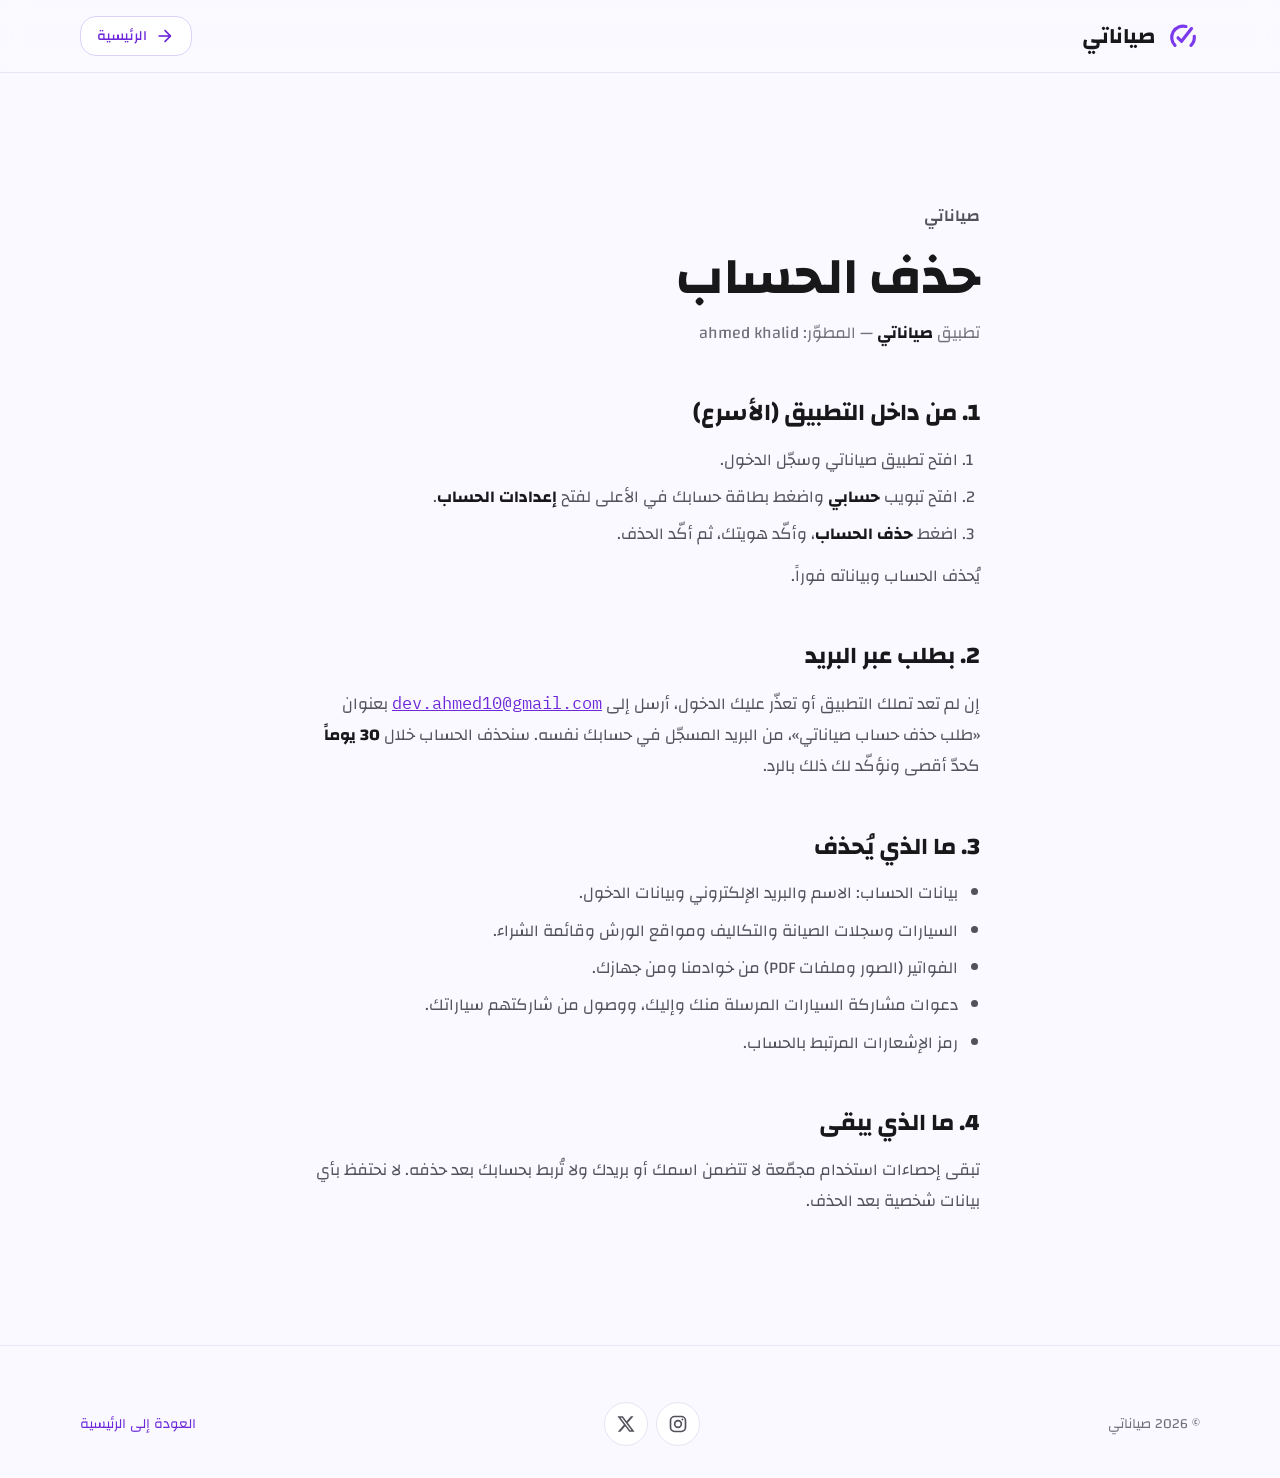
==== commit c718c803: "Update site content: social links, developer bio, Android coming soon - Add the app's Instagram and " ====
--- a/delete-account.html
+++ b/delete-account.html
@@ -62,7 +62,7 @@
     </ul>
 
     <h2>4. ما الذي يبقى</h2>
-    <p>تبقى إحصاءات استخدام مجمّعة لا تتضمن اسمك أو بريدك ولا تُربط بحسابك بعد حذفه، كما هو موضّح في <a href="privacy.html">سياسة الخصوصية</a>. لا نحتفظ بأي بيانات شخصية بعد الحذف.</p>
+    <p>تبقى إحصاءات استخدام مجمّعة لا تتضمن اسمك أو بريدك ولا تُربط بحسابك بعد حذفه. لا نحتفظ بأي بيانات شخصية بعد الحذف.</p>
   </article>
 </main>
 
@@ -70,6 +70,10 @@
   <div class="container">
     <div class="footer-bottom" style="border-top: 0; padding-top: 0;">
       <span>© <span class="num">2026</span> صياناتي</span>
+      <ul class="social" aria-label="حسابات صياناتي">
+        <li><a href="https://www.instagram.com/siyanati_app/" target="_blank" rel="noopener" aria-label="صياناتي على Instagram"><svg class="glyph" viewBox="0 0 24 24" aria-hidden="true"><rect x="3" y="3" width="18" height="18" rx="5" fill="none" stroke="currentColor" stroke-width="2"/><circle cx="12" cy="12" r="4" fill="none" stroke="currentColor" stroke-width="2"/><circle cx="17.3" cy="6.7" r="1.2" fill="currentColor"/></svg></a></li>
+        <li><a href="https://x.com/siyanati_app" target="_blank" rel="noopener" aria-label="صياناتي على X"><svg class="glyph" viewBox="-2 -2 28 28" aria-hidden="true"><path fill="currentColor" d="M18.901 1.153h3.68l-8.04 9.19L24 22.846h-7.406l-5.8-7.584-6.638 7.584H.474l8.6-9.83L0 1.154h7.594l5.243 6.932ZM17.61 20.644h2.039L6.486 3.24H4.298Z"/></svg></a></li>
+      </ul>
       <a href="index.html" style="color: var(--brand-ink); text-decoration: none;">العودة إلى الرئيسية</a>
     </div>
   </div>
--- a/assets/css/style.css
+++ b/assets/css/style.css
@@ -120,12 +120,13 @@
 .store-label b { font-size: 18px; font-weight: 700; direction: ltr; unicode-bidi: isolate; text-align: right; }
 .store-filled { background: var(--brand); color: var(--on-brand); }
 .store-filled:hover { background: #6d28d9; }
-.store-ghost { border-color: var(--midnight-track); color: var(--on-midnight); background: var(--midnight-overlay); }
-.store-ghost:hover { background: var(--midnight-tile); }
 .store-white { background: #ffffff; color: #4c1d95; }
 .store-white:hover { background: #f3eeff; }
+.store-ghost { border-color: var(--midnight-track); color: var(--on-midnight); background: var(--midnight-overlay); }
 .store-line { border-color: #ffffff66; color: #ffffff; }
-.store-line:hover { background: #ffffff1a; }
+/* Google Play isn't live yet: same shape as a store button, but not a link */
+.store-soon { border-style: dashed; cursor: default; }
+.store-soon:active { transform: none; }
 .stores { display: flex; flex-wrap: wrap; gap: 12px; }
 
 /* ---------- status components (from the component library) ---------- */
@@ -202,9 +203,6 @@
 .hero-pill { display: inline-flex; align-items: center; gap: 8px; height: 36px; padding: 0 16px 0 14px; border-radius: var(--radius-full); border: 1px solid var(--midnight-track); background: var(--midnight-overlay); font-size: 14px; font-weight: 500; color: var(--on-midnight-muted); }
 .hero-pill .dot { width: 8px; height: 8px; border-radius: 50%; background: var(--mint); }
 .hero .h1 span { color: var(--mint); }
-.hero-points { display: flex; flex-wrap: wrap; gap: 8px 20px; padding-top: 8px; font-size: 14.5px; color: var(--on-midnight-muted); }
-.hero-points li { display: inline-flex; align-items: center; gap: 6px; }
-.hero-points .i { color: var(--mint); }
 
 .hero-visual { position: relative; display: grid; place-items: center; min-height: 600px; }
 .phone { position: relative; width: 100%; max-width: 290px; aspect-ratio: 600 / 1304; border-radius: 46px; overflow: hidden; background: #000; box-shadow: 0 0 0 10px var(--midnight-tile), 0 40px 80px -20px #0a081f99; }
@@ -357,8 +355,6 @@
 .dev-copy { display: grid; gap: 14px; justify-items: start; }
 .dev-name { font-size: clamp(26px, 3vw, 34px); line-height: 1.3; font-weight: 700; }
 .dev-role { font-size: 15px; color: var(--brand-ink); font-weight: 600; }
-.tech { display: flex; flex-wrap: wrap; gap: 8px; }
-.tech li { display: inline-flex; align-items: center; height: 34px; padding: 0 14px; border-radius: var(--radius-full); border: 1px solid var(--line); background: var(--surface-sunken); font-size: 13.5px; font-weight: 500; direction: ltr; }
 
 /* ---------- 09 faq ---------- */
 .faq-grid { display: grid; grid-template-columns: minmax(0, .8fr) minmax(0, 1.2fr); gap: clamp(32px, 5vw, 72px); align-items: start; }
@@ -375,7 +371,7 @@
 .faq .answer a { color: var(--brand-ink); font-weight: 500; }
 
 /* ---------- 10 contact ---------- */
-.contact-grid { display: grid; grid-template-columns: minmax(0, 1.4fr) minmax(0, 1fr) minmax(0, 1fr); gap: 20px; }
+.contact-grid { display: grid; grid-template-columns: minmax(0, 1.4fr) minmax(0, 1fr); gap: 20px; }
 .contact-card { display: grid; gap: 14px; align-content: start; padding: 28px; text-decoration: none; transition: border-color .2s var(--ease); }
 .contact-card:hover { border-color: var(--brand-line); }
 .contact-card p { font-size: 15px; line-height: 1.75; color: var(--ink-2); }
@@ -387,6 +383,16 @@
 .contact-main .tile { background: var(--midnight-tile); color: var(--on-midnight); }
 .contact-main .more { color: var(--mint); }
 .contact-handle { justify-self: start; font-size: clamp(24px, 2.6vw, 30px); font-weight: 700; line-height: 1.3; }
+.follow { display: flex; flex-wrap: wrap; align-items: center; justify-content: space-between; gap: 18px 32px; margin-top: 20px; padding: 24px 28px; }
+.follow-copy { display: grid; gap: 4px; }
+.follow-copy p { font-size: 15px; line-height: 1.75; color: var(--ink-2); }
+.follow-links { display: flex; flex-wrap: wrap; gap: 12px; }
+
+/* brand glyphs (Instagram, X) are inline SVG: Material Icons has no brand set */
+.glyph { flex: none; width: 20px; height: 20px; }
+.footer .social { display: flex; gap: 8px; }
+.footer .social a { display: grid; place-items: center; width: 44px; height: 44px; padding: 0; border-radius: var(--radius-full); border: 1px solid var(--line); background: var(--surface); color: var(--ink-2); transition: color .15s var(--ease), border-color .15s var(--ease), background-color .15s var(--ease); }
+.footer .social a:hover { color: var(--brand-ink); border-color: var(--brand-line); background: var(--brand-soft); }
 
 /* ---------- footer ---------- */
 .footer { padding-block: 56px 32px; border-top: 1px solid var(--line); background: var(--bg); }
@@ -407,7 +413,7 @@
   .bar-fill { transition: none; }
 }
 
-/* ---------- privacy page ---------- */
+/* ---------- text pages (account deletion) ---------- */
 .doc { max-width: 760px; margin-inline: auto; }
 .doc h1 { margin-bottom: 8px; }
 .doc .updated { margin-bottom: 40px; color: var(--ink-muted); }
@@ -415,6 +421,7 @@
 .doc h3 { margin: 24px 0 8px; font-size: 18px; }
 .doc p, .doc li { font-size: 16.5px; line-height: 1.9; color: var(--ink-2); }
 .doc ul { display: grid; gap: 6px; margin: 10px 0; padding-inline-start: 22px; list-style: disc; }
+.doc ol { display: grid; gap: 6px; margin: 10px 0; padding-inline-start: 22px; list-style: decimal; }
 .doc strong { color: var(--ink); }
 .doc a { color: var(--brand-ink); }
 .doc table { width: 100%; margin: 14px 0; border-collapse: collapse; font-size: 15.5px; }
@@ -426,7 +433,7 @@
   .hero-grid { grid-template-columns: minmax(0, 1fr); gap: 56px; }
   .hero-copy { justify-items: center; text-align: center; }
   .hero-copy .lead { margin-inline: auto; }
-  .hero-points, .stores { justify-content: center; }
+  .stores { justify-content: center; }
   .hero-visual { min-height: 0; }
   .principles, .steps, .values, .extras { grid-template-columns: repeat(2, minmax(0, 1fr)); }
   .bento { grid-template-columns: repeat(2, minmax(0, 1fr)); }
@@ -437,8 +444,6 @@
   .screens figure:nth-child(even) { margin-top: 0; }
   .faq-grid { grid-template-columns: minmax(0, 1fr); }
   .faq-grid .sec-head { position: static; }
-  .contact-grid { grid-template-columns: minmax(0, 1fr) minmax(0, 1fr); }
-  .contact-main { grid-column: 1 / -1; }
   .download { grid-template-columns: minmax(0, 1fr); justify-items: center; text-align: center; }
   .download .stores { flex-direction: row; justify-content: center; }
   .download-copy p { margin-inline: auto; }
@@ -482,4 +487,7 @@
   .tl-label { font-size: 13px; }
   .tl-mark { padding-inline-start: 8px; }
   .footer-top { grid-template-columns: minmax(0, 1fr); }
-}
+  .follow { padding: 24px 20px; }
+  .follow-links { width: 100%; }
+  .follow-links .btn { flex: 1 1 auto; }
+}
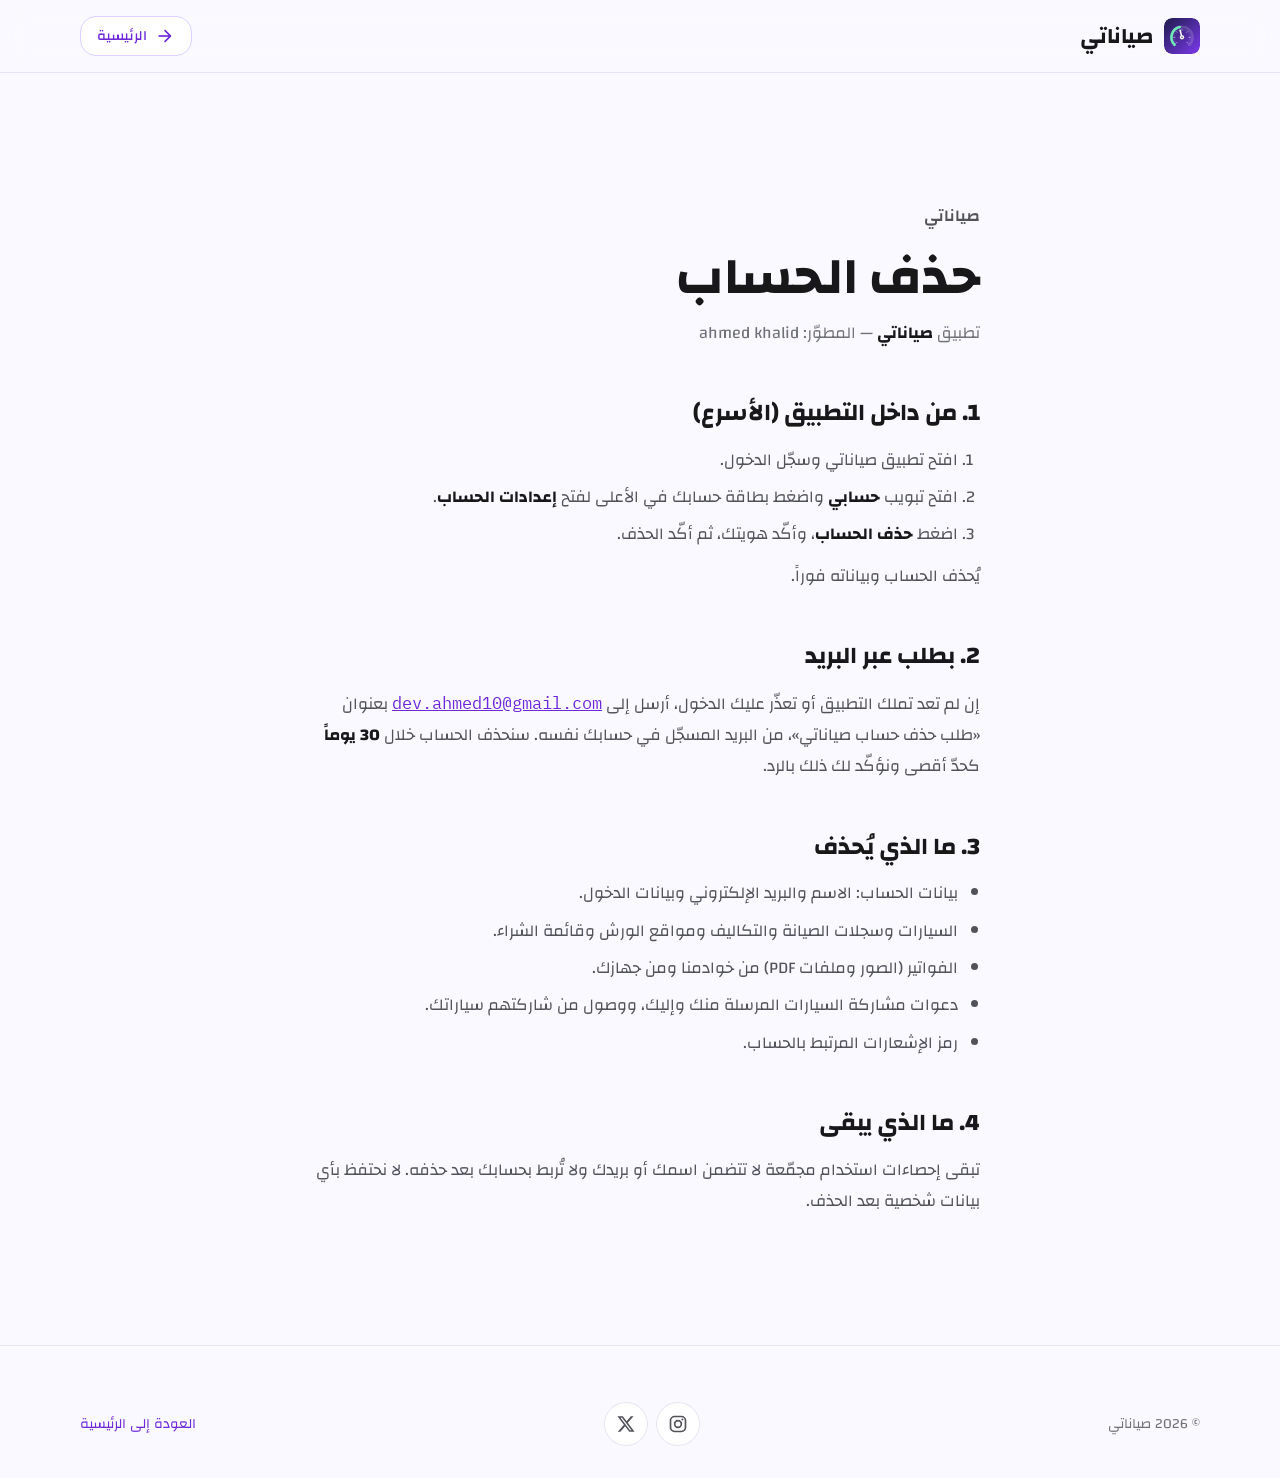
==== commit e41aed97: "Use the new app icon and trim the landing page - Replace the old arc-and-check mark with the new gau" ====
--- a/delete-account.html
+++ b/delete-account.html
@@ -6,7 +6,8 @@
   <title>حذف الحساب — صياناتي</title>
   <meta name="description" content="كيف تحذف حسابك في تطبيق صياناتي وكل بياناته، من داخل التطبيق أو بطلب عبر البريد.">
   <meta name="theme-color" content="#1e1b4b">
-  <link rel="icon" href="assets/img/favicon.svg" type="image/svg+xml">
+  <link rel="icon" href="assets/img/app-icon.svg" type="image/svg+xml">
+  <link rel="apple-touch-icon" href="assets/img/app-icon-180.png">
   <link rel="preconnect" href="https://fonts.googleapis.com">
   <link rel="preconnect" href="https://fonts.gstatic.com" crossorigin>
   <link rel="stylesheet" href="https://fonts.googleapis.com/css2?family=Changa:wght@400;500;600;700;800&family=IBM+Plex+Mono:wght@500&display=swap">
@@ -22,7 +23,7 @@
 <header class="header is-scrolled">
   <div class="container header-row">
     <a class="logo" href="index.html" aria-label="صياناتي، الرئيسية">
-      <svg viewBox="0 0 96 96" width="34" height="34" class="mark-brand" aria-hidden="true"><path class="mark" d="M25.4 74.6A32 32 0 0 1 56.3 21.1"/><path class="mark" d="M79.9 49.2A32 32 0 0 1 70.6 74.6"/><path class="mark" d="M34 53l10 10 28-36"/></svg>
+      <img class="app-icon" src="assets/img/app-icon.svg" width="36" height="36" alt="">
       <span class="logo-word">صياناتي</span>
     </a>
     <div class="header-end" style="margin-inline-start: auto;">
--- a/assets/css/style.css
+++ b/assets/css/style.css
@@ -70,13 +70,9 @@
 
 /* ---------- logo ---------- */
 .logo { display: inline-flex; align-items: center; gap: 10px; text-decoration: none; color: var(--ink); }
-.logo svg { flex: none; }
 .logo-word { font-weight: 700; font-size: 22px; line-height: 1; white-space: nowrap; }
-.mark { fill: none; stroke-width: 9; stroke-linecap: round; stroke-linejoin: round; }
-.mark-brand .mark { stroke: var(--brand); }
-.mark-duo .mark-arc { stroke: var(--on-brand); }
-.mark-duo .mark-check { stroke: var(--mint); }
-.mark-tile { fill: var(--brand); }
+/* the app icon (assets/img/app-icon.svg); its corner radius is 230/1024 of its size */
+.app-icon { display: block; flex: none; border-radius: 22.5%; }
 
 /* ---------- type ---------- */
 .eyebrow { display: inline-flex; align-items: center; gap: 10px; font-size: 15px; line-height: 1.4; font-weight: 600; color: var(--brand-ink); }
@@ -197,6 +193,7 @@
 .hero { position: relative; overflow: hidden; background: var(--midnight); color: var(--on-midnight); background-image: radial-gradient(900px 760px at 18% 58%, var(--midnight-glow) 0%, var(--midnight) 72%); }
 .hero-bg { position: absolute; left: -220px; top: 40px; width: 860px; height: 860px; pointer-events: none; opacity: .9; }
 .hero-bg .a { stroke: var(--midnight-track); opacity: .38; }
+.hero-bg circle { fill: none; }
 .hero-bg .c { stroke: var(--mint); opacity: .12; }
 .hero-grid { position: relative; display: grid; grid-template-columns: minmax(0, 1.08fr) minmax(0, .92fr); align-items: center; gap: 48px; padding-block: clamp(56px, 8vw, 104px) clamp(64px, 8vw, 112px); }
 .hero-copy { display: grid; gap: 28px; justify-items: start; }
@@ -217,25 +214,43 @@
 .float-badge-soon .part-tile { background: var(--soon-soft); color: var(--soon); }
 
 /* ---------- 02 about ---------- */
-.about-grid { display: grid; grid-template-columns: minmax(0, 1fr) minmax(0, 1fr); gap: 24px; align-items: stretch; }
-.promise { position: relative; overflow: hidden; display: grid; align-content: space-between; gap: 40px; padding: clamp(28px, 4vw, 48px); border-radius: var(--radius-2xl); background: var(--brand); color: var(--on-brand); min-height: 380px; }
-.promise-mark { position: absolute; left: -36px; top: -44px; width: 240px; height: 240px; opacity: .2; }
-.promise-mark .mark-arc { stroke: var(--on-brand); }
-.promise-mark .mark-check { stroke: var(--mint); }
-.promise q { display: block; font-size: clamp(34px, 4.6vw, 56px); line-height: 1.2; font-weight: 700; quotes: none; }
-.promise p { position: relative; font-size: 17px; line-height: 1.8; max-width: 440px; opacity: .92; }
-.about-side { display: grid; gap: 24px; }
-.persona { display: grid; gap: 12px; padding: clamp(24px, 3vw, 32px); }
-.persona blockquote { margin: 0; font-size: 20px; line-height: 1.7; font-weight: 600; color: var(--ink); }
-.persona .cap { color: var(--ink-muted); }
-.audience { display: grid; gap: 0; padding: 8px clamp(20px, 3vw, 28px); }
-.audience li { display: grid; grid-template-columns: 48px minmax(0, 1fr); gap: 16px; align-items: center; padding: 18px 0; border-top: 1px solid var(--line); }
-.audience li:first-child { border-top: 0; }
+.about-grid { display: grid; grid-template-columns: minmax(0, 1fr) minmax(0, 1fr); grid-template-rows: auto 1fr; grid-template-areas: "head promise" "side promise"; gap: 40px clamp(32px, 5vw, 72px); }
+.about-head { grid-area: head; margin-bottom: 0; }
+
+/* the promise: the app icon's gauge on midnight; when it scrolls into view the needle sweeps up and the mint fills behind it */
+.promise { grid-area: promise; position: relative; overflow: hidden; display: grid; grid-template-rows: 1fr auto; gap: clamp(28px, 4vw, 40px); padding: clamp(28px, 4vw, 48px); border-radius: var(--radius-2xl); border: 1px solid var(--midnight-line); background: var(--midnight); background-image: radial-gradient(520px 440px at 50% 32%, var(--midnight-glow) 0%, var(--midnight) 72%); color: var(--on-midnight); }
+.gauge { place-self: center; width: min(100%, 300px); height: auto; overflow: visible; }
+.gauge-track { stroke: #ffffff29; stroke-width: 76; }
+.gauge-fill { stroke: var(--mint); stroke-width: 76; stroke-dasharray: .4556 2; }
+.gauge-major { stroke: var(--on-midnight); stroke-width: 15; }
+.gauge-minor { stroke: #ffffff80; stroke-width: 10; }
+.gauge-needle { stroke: var(--on-midnight); stroke-width: 44; transform-box: view-box; transform-origin: 0 0; transform: rotate(-15deg); }
+.gauge-hub { fill: var(--on-midnight); }
+.gauge-hub-dot { fill: #3b2a8c; }
+.js .promise.reveal .gauge-fill { stroke-dashoffset: .47; transition: stroke-dashoffset 1.2s var(--ease) .3s; }
+.js .promise.reveal .gauge-needle { transform: rotate(-135deg); transition: transform 1.2s var(--ease) .3s; }
+.js .promise.reveal.is-in .gauge-fill { stroke-dashoffset: 0; }
+.js .promise.reveal.is-in .gauge-needle { transform: rotate(-15deg); }
+.promise-copy { display: grid; gap: 12px; }
+.promise q { display: block; font-size: clamp(32px, 4vw, 48px); line-height: 1.2; font-weight: 700; quotes: none; text-wrap: balance; }
+.promise q span { color: var(--mint); }
+.promise-text { font-size: 17px; line-height: 1.8; color: var(--on-midnight-muted); max-width: 440px; text-wrap: pretty; }
+
+.about-side { grid-area: side; display: grid; gap: 36px; align-content: start; }
+.audience { display: grid; gap: 6px; }
+.audience h3 { font-weight: 600; }
+.audience li { display: grid; grid-template-columns: 48px minmax(0, 1fr); gap: 16px; align-items: center; padding: 16px 0; border-top: 1px solid var(--line); }
 .audience b { display: block; font-size: 16px; line-height: 1.5; }
 .audience span.text { font-size: 14.5px; }
 
-.principles { display: grid; grid-template-columns: repeat(4, minmax(0, 1fr)); gap: 20px; margin-top: 24px; }
-.principle { display: grid; gap: 12px; align-content: start; padding: 26px; }
+/* principles: a numbered row, each with a brand tick that fills in like a mileage bar */
+.principles { display: grid; grid-template-columns: repeat(3, minmax(0, 1fr)); gap: 40px 32px; margin-top: clamp(56px, 7vw, 96px); }
+.principle { position: relative; display: grid; gap: 10px; align-content: start; padding-top: 24px; border-top: 1px solid var(--line); }
+.principle::before { content: ""; position: absolute; top: -2px; inset-inline-start: 0; width: 56px; height: 3px; border-radius: var(--radius-full); background: var(--brand); transform-origin: right; }
+.js .principle.reveal::before { transform: scaleX(0); transition: transform .7s var(--ease) .25s; }
+.js .principle.reveal.is-in::before { transform: none; }
+.principle-top { display: flex; align-items: center; justify-content: space-between; margin-bottom: 4px; color: var(--brand-ink); }
+.principle-top .mono { font-size: 13px; letter-spacing: .08em; }
 .principle .h3 { font-size: 18px; }
 
 /* ---------- 03 features ---------- */
@@ -250,49 +265,10 @@
 .status-row { display: flex; flex-wrap: wrap; gap: 8px; padding-top: 4px; }
 .status-row .badge .i { font-size: 14px; }
 .stack { display: grid; gap: 12px; }
-.extras { display: grid; grid-template-columns: repeat(4, minmax(0, 1fr)); gap: 20px; margin-top: 20px; }
-.extra { display: flex; align-items: center; gap: 14px; padding: 18px 20px; border-radius: var(--radius-lg); border: 1px dashed var(--brand-line); background: transparent; }
-.extra b { display: block; font-size: 15px; line-height: 1.45; }
-.extra span { font-size: 13px; color: var(--ink-muted); line-height: 1.5; }
-.extra .i { color: var(--brand-ink); }
-
-/* ---------- 04 how it works ---------- */
-.steps { display: grid; grid-template-columns: repeat(4, minmax(0, 1fr)); gap: 20px; counter-reset: step; }
-.step { position: relative; display: grid; gap: 14px; align-content: start; padding: 28px 24px; }
-.step-num { position: absolute; top: 22px; inset-inline-end: 24px; font-family: var(--font-mono); font-size: 13px; color: var(--brand-ink); }
-.step p { font-size: 15px; line-height: 1.75; color: var(--ink-2); }
-
-.rules { display: grid; grid-template-columns: minmax(0, 1fr) minmax(0, 1fr); gap: 20px; margin-top: 20px; }
-.rule { display: grid; gap: 6px; padding: 24px 28px; border-radius: var(--radius-xl); background: var(--brand-soft); }
-.rule .cap { color: var(--brand-ink); font-weight: 600; }
-.rule p:last-child { font-size: clamp(18px, 2vw, 22px); line-height: 1.5; font-weight: 700; }
-
-.timeline { margin-top: 20px; padding: clamp(24px, 3.5vw, 40px); }
-.timeline-head { display: flex; flex-wrap: wrap; align-items: baseline; justify-content: space-between; gap: 8px 24px; margin-bottom: 24px; }
-.tl { display: grid; gap: 12px; }
-.tl-row { display: flex; gap: 4px; }
-.tl-row > * { min-width: 0; }
-.tl-ok { flex: 1 1 0; } .tl-soon { flex: 0 0 22%; } .tl-due { flex: 0 0 18%; }
-.tl-label { font-size: 14.5px; font-weight: 700; white-space: nowrap; overflow: hidden; text-overflow: ellipsis; }
-.tl-bars { height: 20px; border-radius: var(--radius-full); overflow: hidden; }
-.tl-bars span { display: block; height: 100%; }
-.tl-mark { display: grid; gap: 0; padding-inline-start: 12px; border-inline-start: 2px solid var(--ink); }
-.tl-mark b { justify-self: start; font-size: clamp(16px, 2vw, 22px); line-height: 1.3; }
-.tl-mark span { font-size: 13px; color: var(--ink-muted); white-space: nowrap; }
-
-.presets { margin-top: 20px; overflow: hidden; }
-.presets-head { display: flex; flex-wrap: wrap; align-items: baseline; justify-content: space-between; gap: 6px 16px; padding: 22px 28px; border-bottom: 1px solid var(--line); }
-.presets ul { display: grid; grid-template-columns: repeat(3, minmax(0, 1fr)); }
-.presets li { display: flex; align-items: center; justify-content: space-between; gap: 12px; padding: 18px 28px; border-bottom: 1px solid var(--line); border-inline-start: 1px solid var(--line); }
-.presets li:nth-child(3n+1) { border-inline-start: 0; }
-.presets li:nth-last-child(-n+3) { border-bottom: 0; }
-.presets b { font-size: 16px; }
-.presets span { font-size: 15px; color: var(--ink-2); white-space: nowrap; }
-
-/* try-it calculator */
-.calc { display: grid; grid-template-columns: minmax(0, 1.1fr) minmax(0, 1fr); gap: clamp(24px, 4vw, 48px); align-items: center; margin-top: 20px; padding: clamp(24px, 3.5vw, 40px); }
+
+/* ---------- 04 try it: the status calculator ---------- */
+.calc { display: grid; grid-template-columns: minmax(0, 1.1fr) minmax(0, 1fr); gap: clamp(24px, 4vw, 48px); align-items: center; padding: clamp(24px, 3.5vw, 40px); }
 .calc-controls { display: grid; gap: 22px; }
-.calc-controls .h3 { font-size: clamp(22px, 2.4vw, 28px); }
 .field-label { display: block; margin-bottom: 8px; font-size: 14px; font-weight: 500; color: var(--ink-2); }
 .chips { display: flex; flex-wrap: wrap; gap: 8px; }
 .chip { display: inline-flex; align-items: center; height: 40px; padding: 0 16px; border-radius: var(--radius-full); border: 1px solid var(--line); background: var(--surface-sunken); color: var(--ink); font-size: 14.5px; cursor: pointer; white-space: nowrap; transition: background-color .15s var(--ease), border-color .15s var(--ease), color .15s var(--ease); }
@@ -336,14 +312,10 @@
 .compare-row .i { margin-top: 3px; }
 .compare-row > div:first-child .i { color: var(--ink-faint); }
 .compare-row > div:last-child .i { color: var(--brand-ink); }
-.values { display: grid; grid-template-columns: repeat(4, minmax(0, 1fr)); gap: 20px; margin-top: 20px; }
-.value { display: grid; gap: 10px; align-content: start; padding: 26px; }
-.value .h3 { font-size: 17px; }
-.value p { font-size: 14.5px; line-height: 1.75; color: var(--ink-2); }
 
 /* ---------- 07 download ---------- */
 .download { position: relative; overflow: hidden; display: grid; grid-template-columns: auto minmax(0, 1fr) auto; align-items: center; gap: clamp(24px, 4vw, 48px); padding: clamp(32px, 5vw, 64px); border-radius: var(--radius-2xl); background: var(--brand); color: var(--on-brand); }
-.download-icon { display: grid; place-items: center; width: 132px; height: 132px; border-radius: 30px; background: var(--brand); box-shadow: 0 0 0 1px #ffffff40, 0 18px 40px #2e106566; }
+.download-icon { width: 132px; height: 132px; box-shadow: 0 0 0 1px #ffffff40, 0 18px 40px #2e106566; }
 .download-copy { display: grid; gap: 10px; }
 .download-copy p { font-size: 18px; line-height: 1.75; opacity: .92; max-width: 480px; }
 .download .stores { flex-direction: column; }
@@ -371,19 +343,12 @@
 .faq .answer a { color: var(--brand-ink); font-weight: 500; }
 
 /* ---------- 10 contact ---------- */
-.contact-grid { display: grid; grid-template-columns: minmax(0, 1.4fr) minmax(0, 1fr); gap: 20px; }
+.contact-grid { display: grid; grid-template-columns: minmax(0, 1fr) minmax(0, 1fr); gap: 20px; }
 .contact-card { display: grid; gap: 14px; align-content: start; padding: 28px; text-decoration: none; transition: border-color .2s var(--ease); }
 .contact-card:hover { border-color: var(--brand-line); }
 .contact-card p { font-size: 15px; line-height: 1.75; color: var(--ink-2); }
 .contact-card .more { display: inline-flex; align-items: center; gap: 6px; margin-top: 4px; font-size: 15px; font-weight: 600; color: var(--brand-ink); }
-.contact-main { background: var(--midnight); color: var(--on-midnight); border-color: var(--midnight-line); background-image: radial-gradient(420px 320px at 20% 50%, var(--midnight-glow) 0%, var(--midnight) 75%); }
-.section-white .contact-main { background-color: var(--midnight); }
-.contact-main:hover { border-color: var(--midnight-track); }
-.contact-main p { color: var(--on-midnight-muted); }
-.contact-main .tile { background: var(--midnight-tile); color: var(--on-midnight); }
-.contact-main .more { color: var(--mint); }
-.contact-handle { justify-self: start; font-size: clamp(24px, 2.6vw, 30px); font-weight: 700; line-height: 1.3; }
-.follow { display: flex; flex-wrap: wrap; align-items: center; justify-content: space-between; gap: 18px 32px; margin-top: 20px; padding: 24px 28px; }
+.follow { display: grid; gap: 20px; align-content: space-between; padding: 28px; }
 .follow-copy { display: grid; gap: 4px; }
 .follow-copy p { font-size: 15px; line-height: 1.75; color: var(--ink-2); }
 .follow-links { display: flex; flex-wrap: wrap; gap: 12px; }
@@ -411,6 +376,9 @@
 @media (prefers-reduced-motion: reduce) {
   .js .reveal { opacity: 1; transform: none; transition: none; }
   .bar-fill { transition: none; }
+  .js .promise.reveal .gauge-fill { stroke-dashoffset: 0; transition: none; }
+  .js .promise.reveal .gauge-needle { transform: rotate(-15deg); transition: none; }
+  .js .principle.reveal::before { transform: none; transition: none; }
 }
 
 /* ---------- text pages (account deletion) ---------- */
@@ -435,7 +403,6 @@
   .hero-copy .lead { margin-inline: auto; }
   .stores { justify-content: center; }
   .hero-visual { min-height: 0; }
-  .principles, .steps, .values, .extras { grid-template-columns: repeat(2, minmax(0, 1fr)); }
   .bento { grid-template-columns: repeat(2, minmax(0, 1fr)); }
   .feature-lead { grid-column: 1 / -1; grid-row: auto; }
   .screens { justify-content: flex-start; overflow-x: auto; scroll-snap-type: x mandatory; padding: 12px var(--gutter) 24px; margin-inline: calc(var(--gutter) * -1); scrollbar-width: none; }
@@ -449,24 +416,21 @@
   .download-copy p { margin-inline: auto; }
 }
 @media (max-width: 820px) {
-  .about-grid, .rules, .calc { grid-template-columns: minmax(0, 1fr); }
+  .about-grid, .calc, .principles { grid-template-columns: minmax(0, 1fr); }
+  .about-grid { grid-template-rows: none; grid-template-areas: "head" "promise" "side"; }
+  .gauge { width: min(70%, 260px); }
   .feature-lead { grid-template-columns: minmax(0, 1fr); }
-  .presets ul { grid-template-columns: repeat(2, minmax(0, 1fr)); }
-  .presets li, .presets li:nth-child(3n+1), .presets li:nth-last-child(-n+3) { border-inline-start: 1px solid var(--line); border-bottom: 1px solid var(--line); }
-  .presets li:nth-child(2n+1) { border-inline-start: 0; }
-  .presets li:nth-last-child(-n+2) { border-bottom: 0; }
   .footer-top { grid-template-columns: minmax(0, 1fr) minmax(0, 1fr); }
   .footer-brand { grid-column: 1 / -1; }
 }
 @media (max-width: 640px) {
   body { font-size: 15.5px; }
-  .principles, .steps, .values, .extras, .bento, .contact-grid { grid-template-columns: minmax(0, 1fr); }
+  .principles, .bento, .contact-grid { grid-template-columns: minmax(0, 1fr); }
   .float-note { width: 252px; top: 24px; inset-inline-end: -6px; }
   .float-note .note-body { display: none; }
   .float-badge { bottom: 40px; inset-inline-start: -6px; }
   .hero .phone { max-width: 250px; }
   .hero-bg { left: -320px; top: 260px; }
-  .promise { min-height: 0; }
   .compare-head, .compare-row { grid-template-columns: minmax(0, 1fr); }
   .compare-head > div:first-child { display: none; }
   .compare-row > div { padding: 14px 20px; }
@@ -474,20 +438,14 @@
   .compare-row > div:last-child { border-top: 0; background: none; padding-top: 6px; }
   .compare-row { border-top: 1px solid var(--line); }
   .compare-row > div:first-child { border-top: 0; }
-  .presets li { padding: 16px 20px; flex-direction: column; align-items: flex-start; gap: 0; }
-  .presets-head { padding: 20px; }
   .dev { grid-template-columns: minmax(0, 1fr); justify-items: start; }
   .dev-avatar { width: 112px; height: 112px; }
-  .download-icon { width: 104px; height: 104px; border-radius: 24px; }
+  .download-icon { width: 104px; height: 104px; }
   .download .stores { flex-direction: column; width: 100%; }
   .download .store { width: 100%; justify-content: center; }
   .store { width: 100%; justify-content: center; }
   .hero .stores { width: 100%; }
-  .tl-soon { flex-basis: 26%; } .tl-due { flex-basis: 22%; }
-  .tl-label { font-size: 13px; }
-  .tl-mark { padding-inline-start: 8px; }
   .footer-top { grid-template-columns: minmax(0, 1fr); }
-  .follow { padding: 24px 20px; }
   .follow-links { width: 100%; }
   .follow-links .btn { flex: 1 1 auto; }
 }
